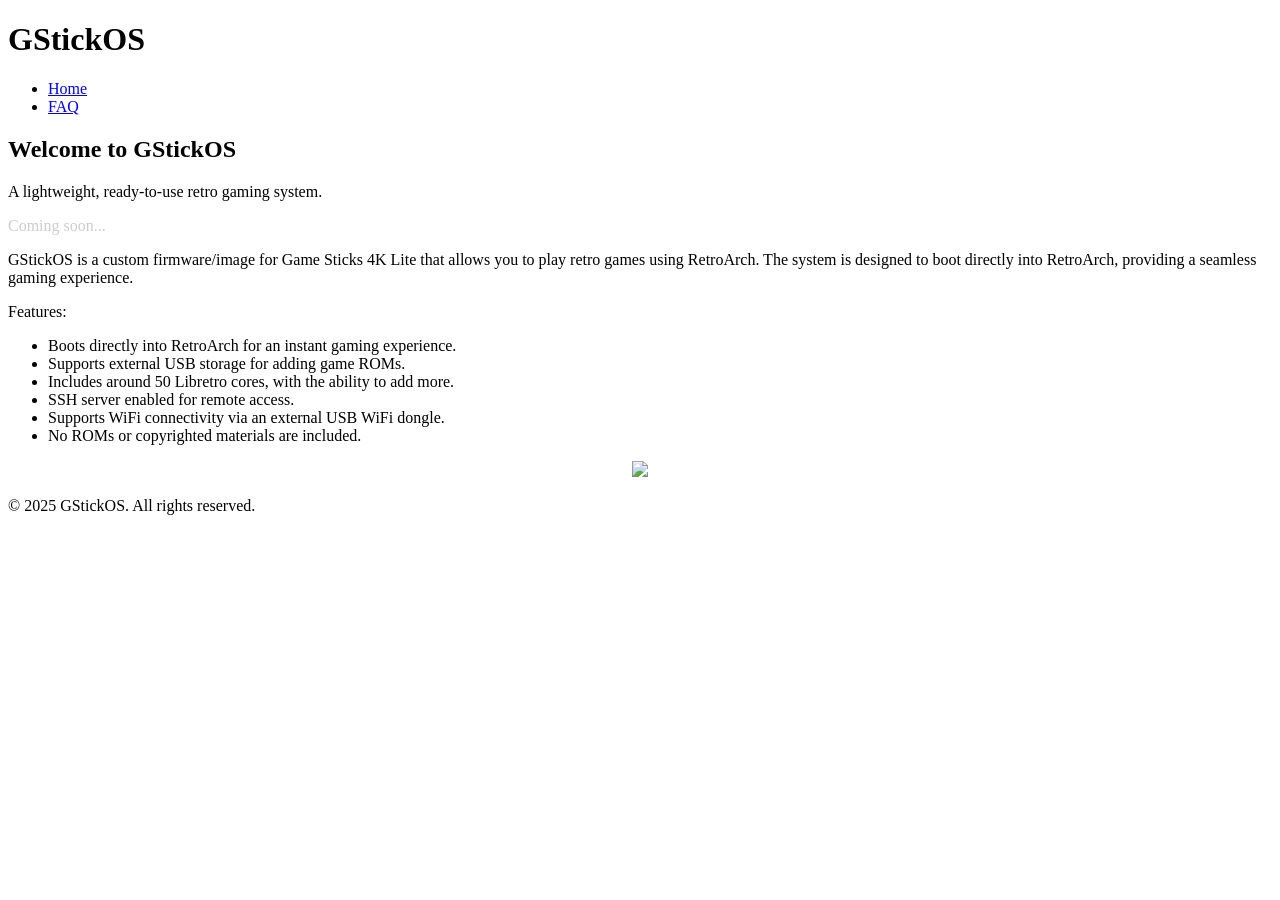
==== index.html @ dda27ba7 "initial import" ====
<!DOCTYPE html>
<html lang="en">
<head>
    <meta charset="UTF-8">
    <meta name="viewport" content="width=device-width, initial-scale=1.0">
    <title>GStickOS - Home</title>
    <script src="https://cdn.tailwindcss.com"></script>
<style>
  .disabled-link {
    color: #ccc; /* Light grey color for the disabled look */
    pointer-events: none; /* Prevents clicking */
    text-decoration: none; /* Removes underline */
    cursor: not-allowed; /* Makes the cursor show as "not-allowed" */
  }

  .disabled-link:hover {
    color: #ccc; /* Ensure it stays grey when hovered */
  }
</style>
</head>
<body class="bg-gray-900 text-white">
    <header class="bg-gray-800 p-4">
        <div class="container mx-auto flex justify-between items-center">
            <h1 class="text-2xl font-bold">GStickOS</h1>
            <nav>
                <ul class="flex space-x-4">
                    <li><a href="index.html" class="hover:text-yellow-400">Home</a></li>
                    <li><a href="faq.html" class="hover:text-yellow-400">FAQ</a></li>
                </ul>
            </nav>
        </div>
    </header>
    
    <main class="container mx-auto py-12 text-center">
        <h2 class="text-5xl font-bold">Welcome to GStickOS</h2>
        <p class="mt-4 text-lg">A lightweight, ready-to-use retro gaming system.</p>
        <div class="mt-6">
            <a href="#" class="disabled-link bg-yellow-400 text-black px-6 py-3 rounded-lg font-semibold hover:bg-yellow-500">Coming soon...</a>
        </div>
        <div class="mt-6 max-w-3xl mx-auto text-left">
            <p class="text-lg">GStickOS is a custom firmware/image for Game Sticks 4K Lite that allows you to play retro games using RetroArch. The system is designed to boot directly into RetroArch, providing a seamless gaming experience.</p>
            
            <p class="mt-4 font-bold text-xl">Features:</p>
            <ul class="list-disc list-inside mt-2 space-y-2">
                <li>Boots directly into RetroArch for an instant gaming experience.</li>
                <li>Supports external USB storage for adding game ROMs.</li>
                <li>Includes around 50 Libretro cores, with the ability to add more.</li>
                <li>SSH server enabled for remote access.</li>
                <li>Supports WiFi connectivity via an external USB WiFi dongle.</li>
                <li>No ROMs or copyrighted materials are included.</li>
            </ul>
        </div>
        <div class="mt-6">
            <div style="display: flex"><a style="margin: auto" href="https://www.buymeacoffee.com/lucamot"><img src="https://img.buymeacoffee.com/button-api/?text=Buy me a coffee&emoji=&slug=lucamot&button_colour=5F7FFF&font_colour=ffffff&font_family=Cookie&outline_colour=000000&coffee_colour=FFDD00" /></a></div>
        </div>
    </main>

    <footer class="bg-gray-800 p-4 text-center mt-12">
        <p>&copy; 2025 GStickOS. All rights reserved.</p>
    </footer>
</body>
</html>
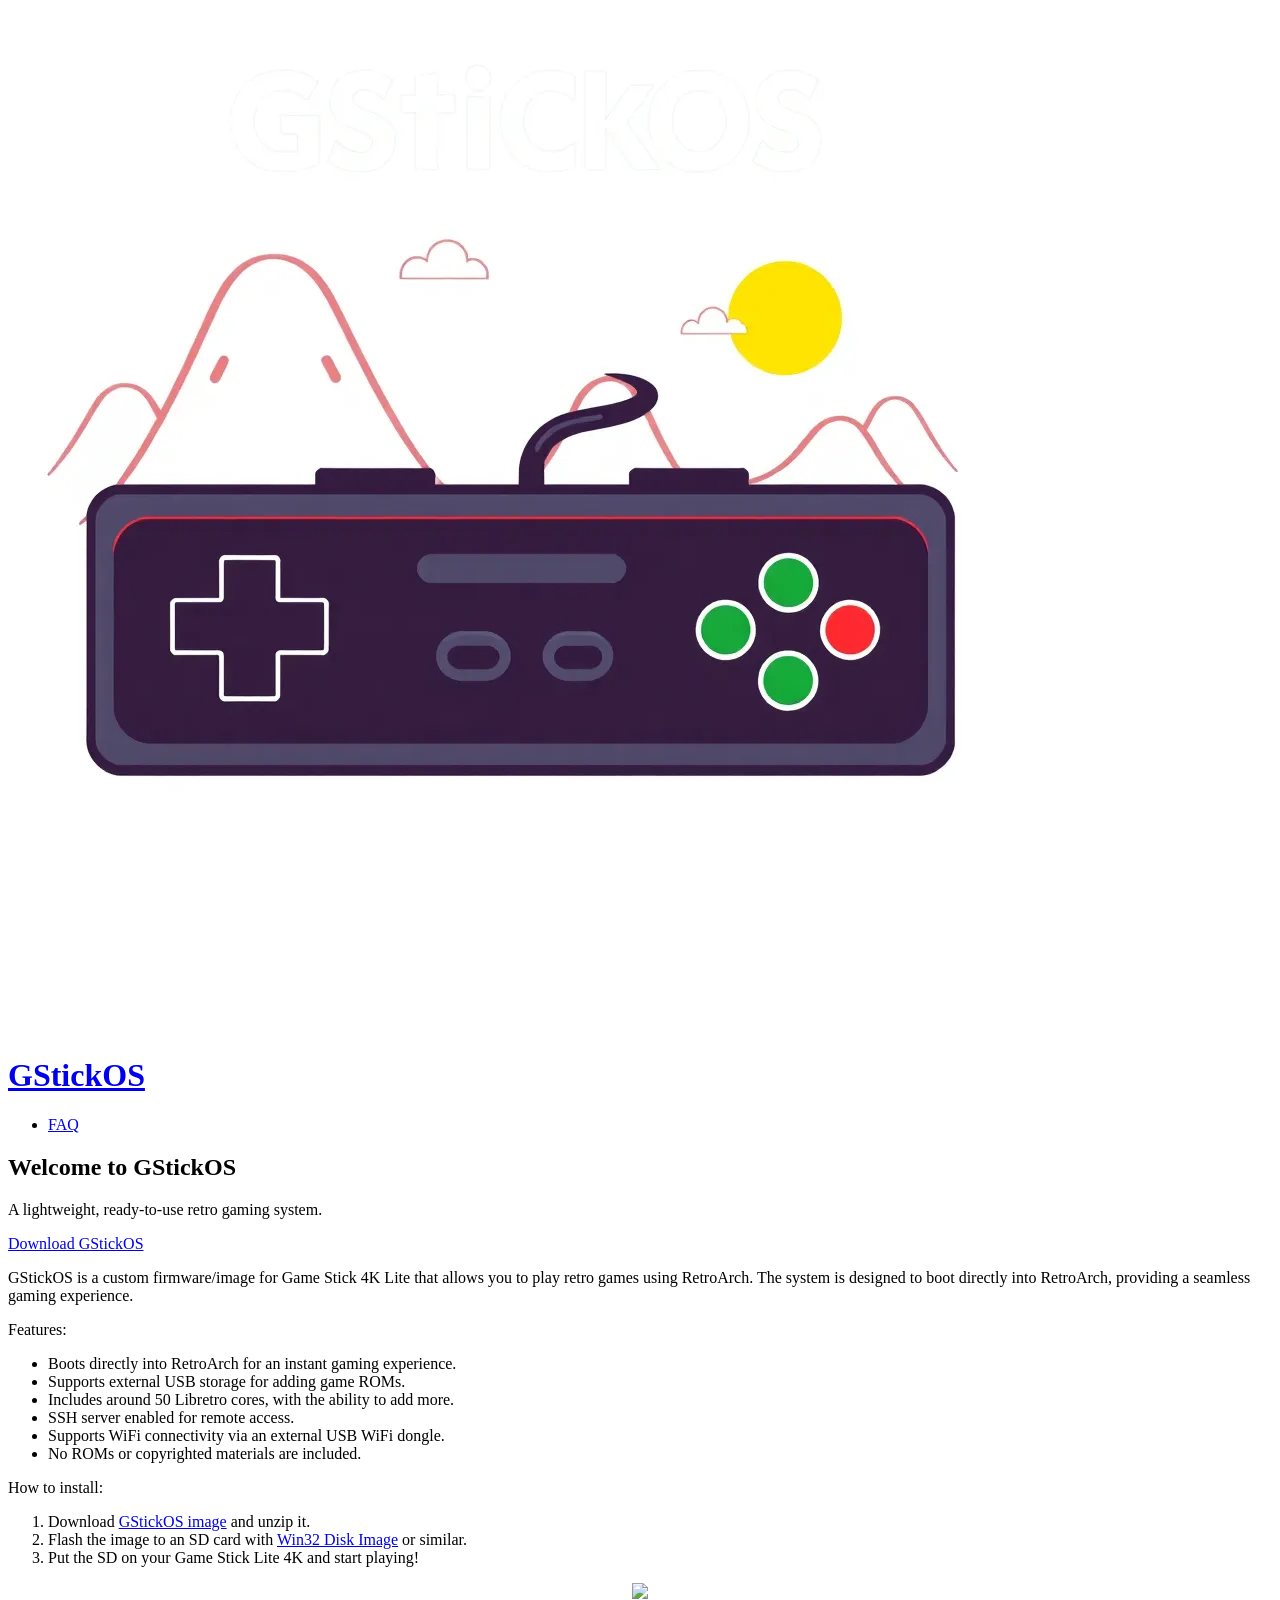
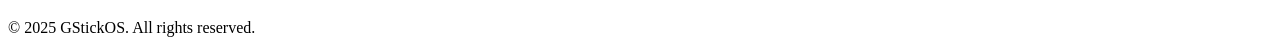
==== commit 8f1f736d: "GStickOS 1.0.0" ====
--- a/index.html
+++ b/index.html
@@ -5,26 +5,16 @@
     <meta name="viewport" content="width=device-width, initial-scale=1.0">
     <title>GStickOS - Home</title>
     <script src="https://cdn.tailwindcss.com"></script>
-<style>
-  .disabled-link {
-    color: #ccc; /* Light grey color for the disabled look */
-    pointer-events: none; /* Prevents clicking */
-    text-decoration: none; /* Removes underline */
-    cursor: not-allowed; /* Makes the cursor show as "not-allowed" */
-  }
-
-  .disabled-link:hover {
-    color: #ccc; /* Ensure it stays grey when hovered */
-  }
-</style>
 </head>
 <body class="bg-gray-900 text-white">
     <header class="bg-gray-800 p-4">
         <div class="container mx-auto flex justify-between items-center">
-            <h1 class="text-2xl font-bold">GStickOS</h1>
+            <div class="flex items-center space-x-4">
+                <img src="img/gstickos.jpg" alt="GStickOS Logo" class="h-10 rounded-lg object-contain">
+                <h1 class="text-2xl font-bold"><a href="index.html">GStickOS</a></h1>
+            </div>
             <nav>
                 <ul class="flex space-x-4">
-                    <li><a href="index.html" class="hover:text-yellow-400">Home</a></li>
                     <li><a href="faq.html" class="hover:text-yellow-400">FAQ</a></li>
                 </ul>
             </nav>
@@ -35,10 +25,10 @@
         <h2 class="text-5xl font-bold">Welcome to GStickOS</h2>
         <p class="mt-4 text-lg">A lightweight, ready-to-use retro gaming system.</p>
         <div class="mt-6">
-            <a href="#" class="disabled-link bg-yellow-400 text-black px-6 py-3 rounded-lg font-semibold hover:bg-yellow-500">Coming soon...</a>
+            <a href="https://github.com/lucamot/GStickOS/releases/download/GStickOS/GStickOS-1.0.0.zip" class="bg-yellow-400 text-black px-6 py-3 rounded-lg font-semibold hover:bg-yellow-500">Download GStickOS</a>
         </div>
         <div class="mt-6 max-w-3xl mx-auto text-left">
-            <p class="text-lg">GStickOS is a custom firmware/image for Game Sticks 4K Lite that allows you to play retro games using RetroArch. The system is designed to boot directly into RetroArch, providing a seamless gaming experience.</p>
+            <p class="text-lg">GStickOS is a custom firmware/image for Game Stick 4K Lite that allows you to play retro games using RetroArch. The system is designed to boot directly into RetroArch, providing a seamless gaming experience.</p>
             
             <p class="mt-4 font-bold text-xl">Features:</p>
             <ul class="list-disc list-inside mt-2 space-y-2">
@@ -49,6 +39,13 @@
                 <li>Supports WiFi connectivity via an external USB WiFi dongle.</li>
                 <li>No ROMs or copyrighted materials are included.</li>
             </ul>
+
+            <p class="mt-4 font-bold text-xl">How to install:</p>
+            <ol class="list-disc list-inside mt-2 space-y-2">
+                <li>Download <a style="text-decoration: underline" href="https://github.com/lucamot/GStickOS/releases/download/GStickOS/GStickOS-1.0.0.zip">GStickOS image</a> and unzip it.</li>
+                <li>Flash the image to an SD card with <a style="text-decoration: underline" href="https://win32diskimager.org">Win32 Disk Image</a> or similar.</li>
+                <li>Put the SD on your Game Stick Lite 4K and start playing!</li>
+            </ol>
         </div>
         <div class="mt-6">
             <div style="display: flex"><a style="margin: auto" href="https://www.buymeacoffee.com/lucamot"><img src="https://img.buymeacoffee.com/button-api/?text=Buy me a coffee&emoji=&slug=lucamot&button_colour=5F7FFF&font_colour=ffffff&font_family=Cookie&outline_colour=000000&coffee_colour=FFDD00" /></a></div>
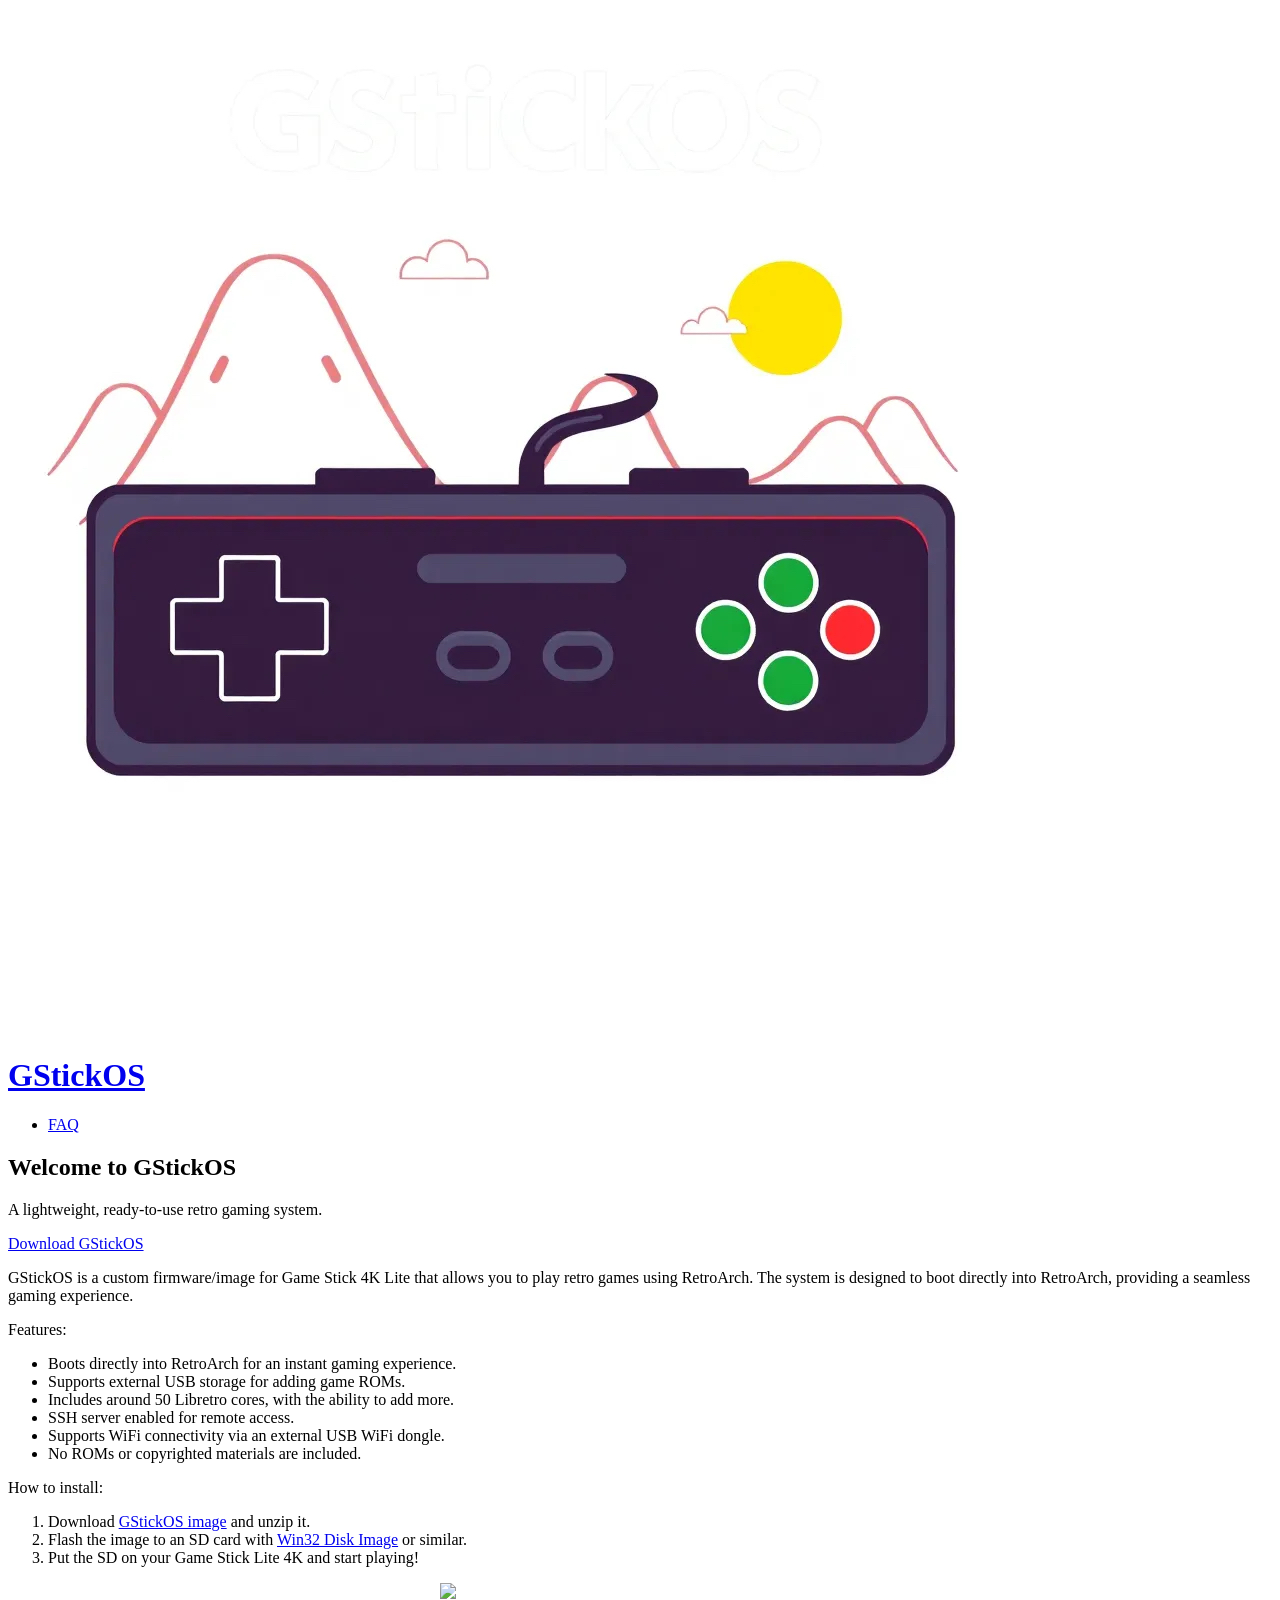
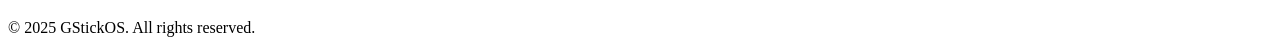
==== commit 8cb08bd4: "updated pages" ====
--- a/index.html
+++ b/index.html
@@ -48,7 +48,7 @@
             </ol>
         </div>
         <div class="mt-6">
-            <div style="display: flex"><a style="margin: auto" href="https://www.buymeacoffee.com/lucamot"><img src="https://img.buymeacoffee.com/button-api/?text=Buy me a coffee&emoji=&slug=lucamot&button_colour=5F7FFF&font_colour=ffffff&font_family=Cookie&outline_colour=000000&coffee_colour=FFDD00" /></a></div>
+            <div style="display: flex; justify-content: center; align-content: center"><a style="margin: auto; width: 400px;" href="https://www.buymeacoffee.com/lucamot"><img style="margin: auto" src="https://img.buymeacoffee.com/button-api/?text=Buy me a coffee&emoji=&slug=lucamot&button_colour=5F7FFF&font_colour=ffffff&font_family=Cookie&outline_colour=000000&coffee_colour=FFDD00" /></a></div>
         </div>
     </main>
 
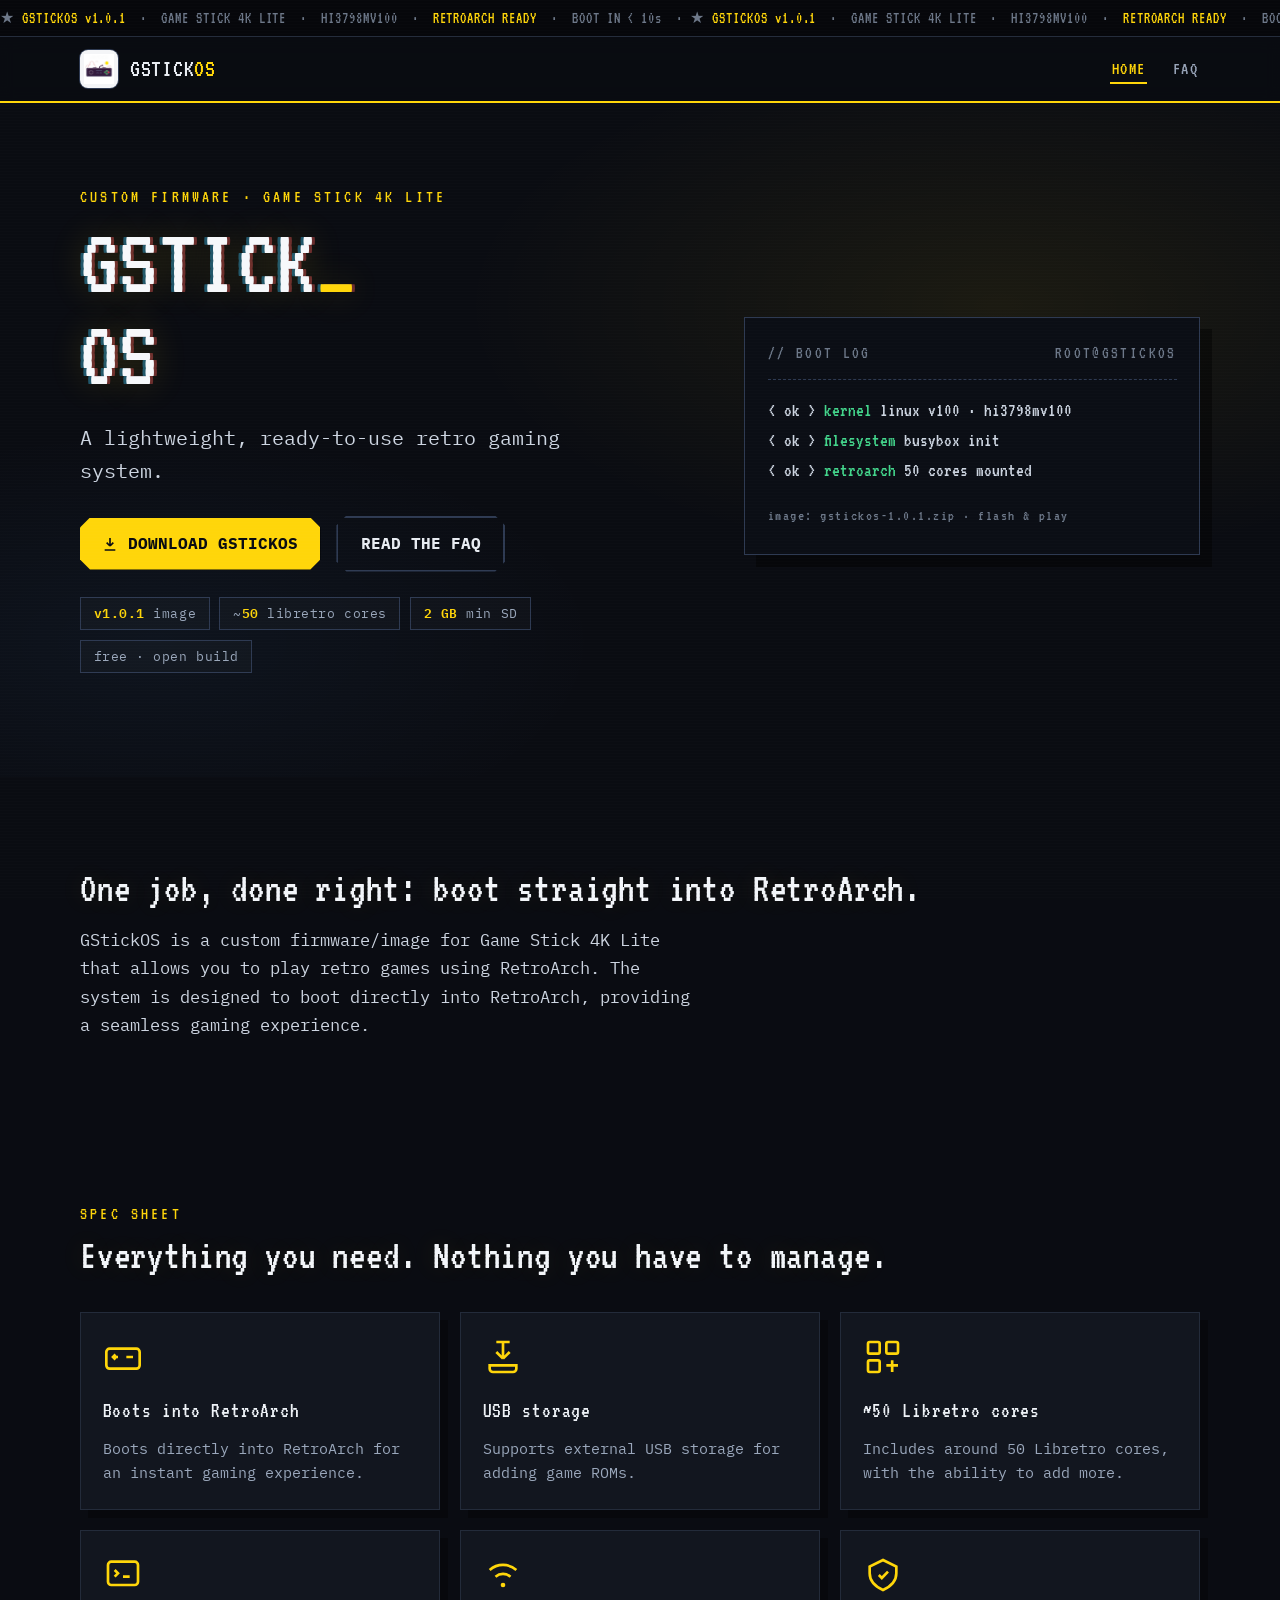
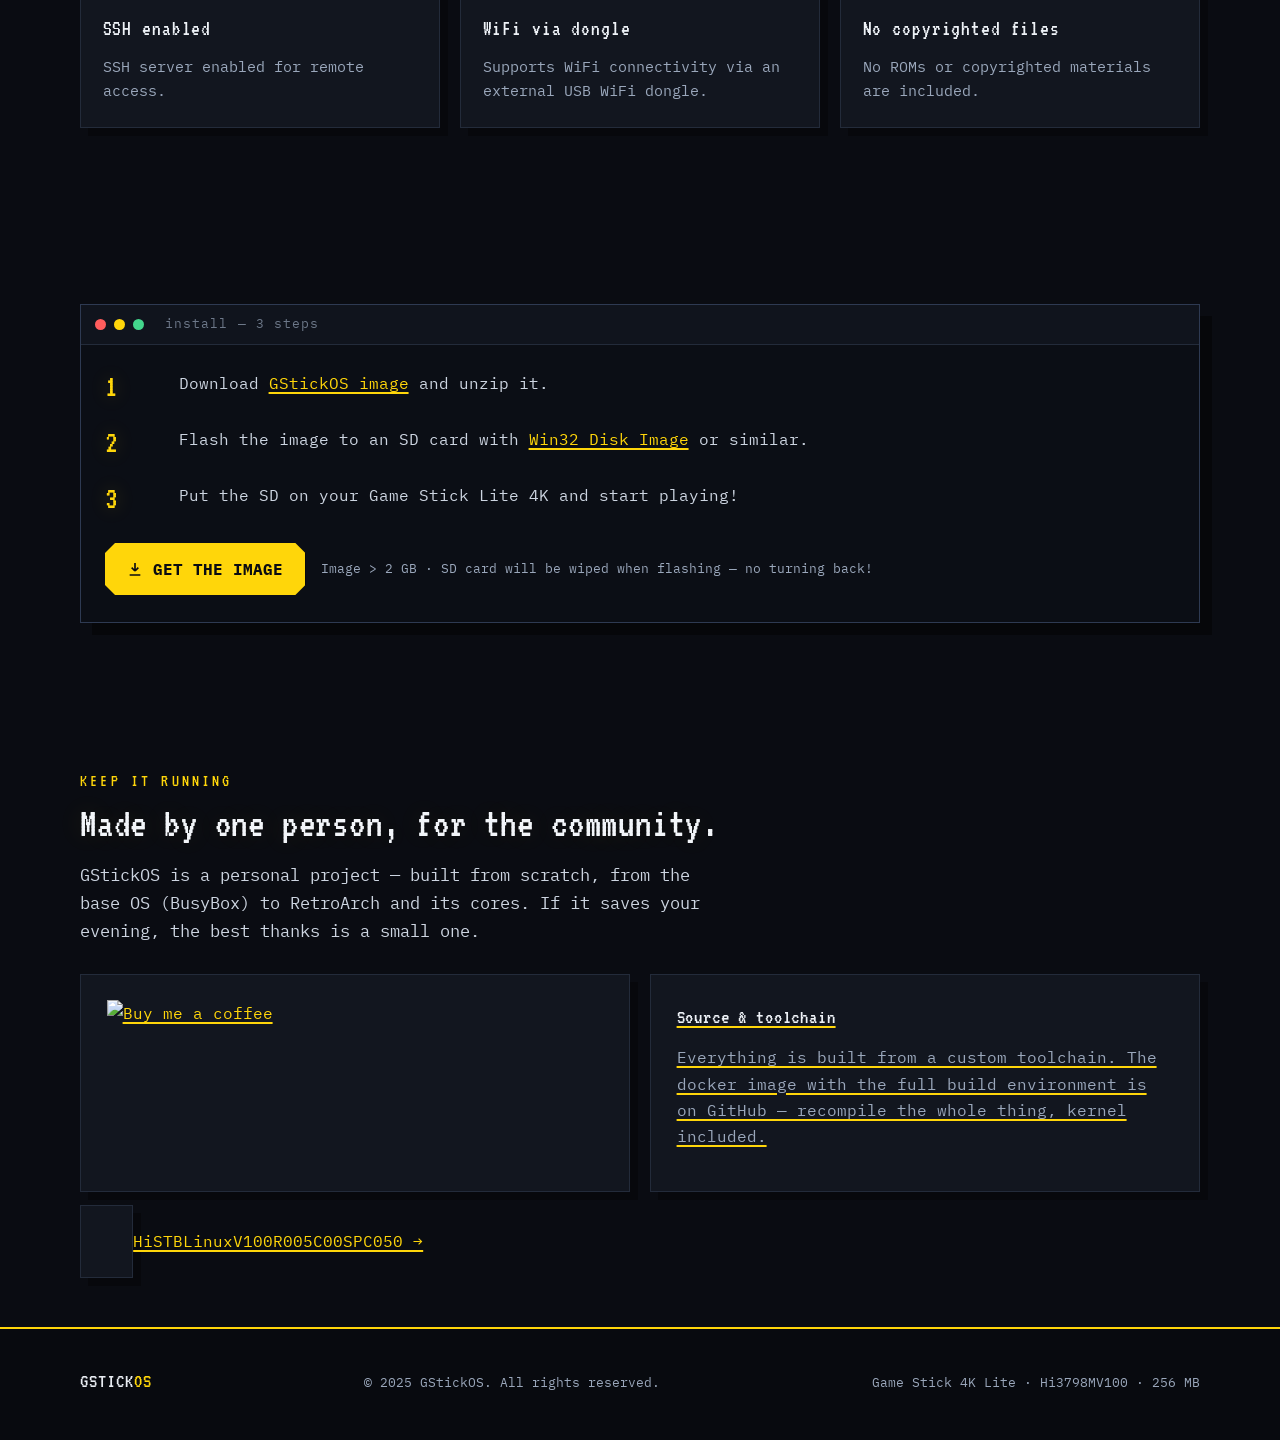
==== commit bc669d6f: "GStickOS website revamp: modern retro redesign, single-source FAQ accordion + TOC" ====
--- a/index.html
+++ b/index.html
@@ -1,60 +1,228 @@
 <!DOCTYPE html>
 <html lang="en">
 <head>
-    <meta charset="UTF-8">
-    <meta name="viewport" content="width=device-width, initial-scale=1.0">
-    <title>GStickOS - Home</title>
-    <script src="https://cdn.tailwindcss.com"></script>
+  <meta charset="UTF-8">
+  <meta name="viewport" content="width=device-width, initial-scale=1.0">
+  <title>GStickOS — Home</title>
+  <meta name="description" content="GStickOS is a lightweight, ready-to-use retro gaming system: a custom image for the Game Stick 4K Lite that boots straight into RetroArch.">
+  <link rel="icon" href="favicon.ico" type="image/x-icon">
+  <link rel="icon" sizes="16x16" href="img/favicon-16.png">
+  <link rel="icon" sizes="32x32" href="img/favicon-32.png">
+  <!-- social card -->
+  <meta property="og:type" content="website">
+  <meta property="og:site_name" content="GStickOS">
+  <meta property="og:title" content="GStickOS — retro gaming, ready to boot">
+  <meta property="og:description" content="A lightweight, ready-to-use retro gaming system for the Game Stick 4K Lite.">
+  <meta property="og:image" content="img/og.png">
+  <meta name="twitter:card" content="summary_large_image">
+  <meta name="theme-color" content="#0a0c12">
+  <link rel="preconnect" href="https://fonts.googleapis.com">
+  <link rel="preconnect" href="https://fonts.gstatic.com" crossorigin>
+  <link href="https://fonts.googleapis.com/css2?family=VT323&family=IBM+Plex+Mono:wght@400;500;600;700&display=swap" rel="stylesheet">
+  <link rel="stylesheet" href="css/style.css">
+  <script type="application/ld+json">
+  {
+    "@context": "https://schema.org",
+    "@type": "SoftwareApplication",
+    "name": "GStickOS",
+    "url": "/",
+    "operatingSystem": "Linux (BusyBox)",
+    "applicationCategory": "OperatingSystem",
+    "offers": { "@type": "Offer", "price": "0", "priceCurrency": "EUR" }
+  }
+  </script>
 </head>
-<body class="bg-gray-900 text-white">
-    <header class="bg-gray-800 p-4">
-        <div class="container mx-auto flex justify-between items-center">
-            <div class="flex items-center space-x-4">
-                <img src="img/gstickos.jpg" alt="GStickOS Logo" class="h-10 rounded-lg object-contain">
-                <h1 class="text-2xl font-bold"><a href="index.html">GStickOS</a></h1>
+<body>
+  <a class="skip-link" href="#main">Skip to content</a>
+  <div class="scanlines" aria-hidden="true"></div>
+
+  <!-- top marquee strip -->
+  <div class="topbar" aria-hidden="true">
+    <div class="track">
+      <span class="seg">★ <b>GSTICKOS v1.0.1</b> &nbsp;·&nbsp; GAME STICK 4K LITE &nbsp;·&nbsp; HI3798MV100 &nbsp;·&nbsp; <b>RETROARCH READY</b> &nbsp;·&nbsp; BOOT IN &lt; 10s &nbsp;·&nbsp; </span>
+      <span class="seg">★ <b>GSTICKOS v1.0.1</b> &nbsp;·&nbsp; GAME STICK 4K LITE &nbsp;·&nbsp; HI3798MV100 &nbsp;·&nbsp; <b>RETROARCH READY</b> &nbsp;·&nbsp; BOOT IN &lt; 10s &nbsp;·&nbsp; </span>
+    </div>
+  </div>
+
+  <header class="site-header">
+    <div class="container bar">
+      <a class="brand" href="index.html">
+        <span class="brand-mark" aria-hidden="true"><img src="img/gstickos.jpg" alt="" width="48" height="48"></span>
+        <span class="brand-name">GSTICK<b>OS</b></span>
+      </a>
+      <nav aria-label="Main">
+        <ul class="nav" style="list-style:none;margin:0;padding:0;display:flex;gap:1.5rem;">
+          <li><a href="index.html" data-nav="index.html">HOME</a></li>
+          <li><a href="faq.html" data-nav="faq.html">FAQ</a></li>
+        </ul>
+      </nav>
+    </div>
+  </header>
+
+  <main id="main">
+    <!-- ===================== HERO ===================== -->
+    <section class="hero">
+      <div class="container hero-grid">
+        <div>
+          <span class="kicker">custom firmware · game stick 4k lite</span>
+          <h1 class="hero-title">GSTICK<span class="caret">_</span><br>OS</h1>
+          <p class="hero-tagline">A lightweight, ready-to-use retro gaming system.</p>
+          <div class="cta-row">
+            <a class="btn btn-primary" href="https://github.com/lucamot/GStickOS/releases/download/v1.0.1/GStickOS-1.0.1.zip">
+              <svg width="16" height="16" viewBox="0 0 24 24" fill="none" stroke="currentColor" stroke-width="2.5" aria-hidden="true"><path d="M12 3v12m0 0l-5-5m5 5l5-5M4 21h16"/></svg>
+              DOWNLOAD GSTICKOS
+            </a>
+            <a class="btn btn-ghost" href="faq.html">READ THE FAQ</a>
+          </div>
+          <ul class="meta-chips">
+            <li><b>v1.0.1</b> image</li>
+            <li>~<b>50</b> libretro cores</li>
+            <li><b>2 GB</b> min SD</li>
+            <li>free · open build</li>
+          </ul>
+        </div>
+
+        <div class="boot-card" data-boot-seq aria-hidden="true">
+          <div class="head"><span>// boot log</span><span>root@gstickos</span></div>
+          <div class="boot-line" data-final="&lt; ok &gt; <span class='ok'>kernel</span>          linux v100 · hi3798mv100">&lt; ok &gt; <span class="ok">kernel</span>          linux v100 · hi3798mv100</div>
+          <div class="boot-line" data-final="&lt; ok &gt; <span class='ok'>filesystem</span>      busybox init">&lt; ok &gt; <span class="ok">filesystem</span>      busybox init</div>
+          <div class="boot-line" data-final="&lt; ok &gt; <span class='ok'>retroarch</span>       50 cores mounted">&lt; ok &gt; <span class="ok">retroarch</span>       50 cores mounted</div>
+          <div class="boot-line" data-final="&lt; ok &gt; <span class='ok'>ssh</span>             server enabled · root/gstickos">&lt; ok &gt; <span class="ok">ssh</span>             server enabled · root/gstickos</div>
+          <div class="boot-line" data-final="&lt; ok &gt; <span class='ok'>usb storage</span>     /mnt ready · auto-mount on">&lt; ok &gt; <span class="ok">usb storage</span>     /mnt ready · auto-mount on</div>
+          <div class="boot-line" data-final="&lt; ok &gt; <span class='ok'>wifi</span>            rtl8188eu driver loaded">&lt; ok &gt; <span class="ok">wifi</span>            rtl8188eu driver loaded</div>
+          <div class="boot-line boot-ready" data-final="GStickOS v1.0.1 — booting to RetroArch...<span class='cur'>▊</span>">GStickOS v1.0.1 — booting to RetroArch...<span class="cur">▊</span></div>
+          <div class="boot-ver">image: gstickos-1.0.1.zip · flash &amp; play</div>
+        </div>
+      </div>
+    </section>
+
+    <!-- ===================== ABOUT ===================== -->
+    <section class="section section-tight" id="about">
+      <div class="container">
+        <span class="kicker rv">what is this</span>
+        <h2 class="section-title rv">One job, done right: boot straight into RetroArch.</h2>
+        <p class="lead rv" style="margin-top:1rem;">
+          GStickOS is a custom firmware/image for Game Stick 4K Lite that allows you to play retro games
+          using RetroArch. The system is designed to boot directly into RetroArch, providing a seamless
+          gaming experience.
+        </p>
+      </div>
+    </section>
+
+    <!-- ===================== FEATURES ===================== -->
+    <section class="section" id="features">
+      <div class="container">
+        <span class="kicker rv">spec sheet</span>
+        <h2 class="section-title rv">Everything you need. Nothing you have to manage.</h2>
+        <div class="card-grid" style="margin-top:2.2rem;">
+          <article class="card rv">
+            <svg class="icon" viewBox="0 0 24 24" fill="none" stroke="currentColor" stroke-width="1.6" aria-hidden="true"><rect x="2" y="7" width="20" height="12" rx="2"/><path d="M6 12h3m-1.5-1.5L6 12l1.5 1.5M14 12h4"/></svg>
+            <h3>Boots into RetroArch</h3>
+            <p>Boots directly into RetroArch for an instant gaming experience.</p>
+          </article>
+          <article class="card rv">
+            <svg class="icon" viewBox="0 0 24 24" fill="none" stroke="currentColor" stroke-width="1.6" aria-hidden="true"><path d="M8 3H16M12 3v10m0 0l-4-4m4 4l4-4M4 17h16v2a2 2 0 0 1-2 2H6a2 2 0 0 1-2-2z"/></svg>
+            <h3>USB storage</h3>
+            <p>Supports external USB storage for adding game ROMs.</p>
+          </article>
+          <article class="card rv">
+            <svg class="icon" viewBox="0 0 24 24" fill="none" stroke="currentColor" stroke-width="1.6" aria-hidden="true"><rect x="3" y="3" width="7" height="7" rx="1"/><rect x="14" y="3" width="7" height="7" rx="1"/><rect x="3" y="14" width="7" height="7" rx="1"/><path d="M14 17h7M17.5 14v7"/></svg>
+            <h3>~50 Libretro cores</h3>
+            <p>Includes around 50 Libretro cores, with the ability to add more.</p>
+          </article>
+          <article class="card rv">
+            <svg class="icon" viewBox="0 0 24 24" fill="none" stroke="currentColor" stroke-width="1.6" aria-hidden="true"><rect x="3" y="4" width="18" height="14" rx="2"/><path d="M7 9l2 2-2 2m5 0h4"/></svg>
+            <h3>SSH enabled</h3>
+            <p>SSH server enabled for remote access.</p>
+          </article>
+          <article class="card rv">
+            <svg class="icon" viewBox="0 0 24 24" fill="none" stroke="currentColor" stroke-width="1.6" aria-hidden="true"><path d="M4 9a12 12 0 0 1 16 0M7.5 13a7 7 0 0 1 9 0"/><circle cx="12" cy="18" r="1.4" fill="currentColor" stroke="none"/></svg>
+            <h3>WiFi via dongle</h3>
+            <p>Supports WiFi connectivity via an external USB WiFi dongle.</p>
+          </article>
+          <article class="card rv">
+            <svg class="icon" viewBox="0 0 24 24" fill="none" stroke="currentColor" stroke-width="1.6" aria-hidden="true"><path d="M12 3l8 4v4c0 5-3.5 8-8 10-4.5-2-8-5-8-10V7z"/><path d="M9.5 12l1.8 1.8L15 10"/></svg>
+            <h3>No copyrighted files</h3>
+            <p>No ROMs or copyrighted materials are included.</p>
+          </article>
+        </div>
+      </div>
+    </section>
+
+    <!-- ===================== INSTALL ===================== -->
+    <section class="section" id="install">
+      <div class="container">
+        <div class="terminal">
+          <div class="term-bar" aria-hidden="true"><span class="dot"></span><span class="dot"></span><span class="dot"></span><span class="title">install — 3 steps</span></div>
+          <div class="term-body">
+            <ol class="step-list" style="list-style:none;margin:0;padding:0;" start="1">
+              <li class="step">
+                <span class="step-num">1</span>
+                <div class="step-body">
+                  Download
+                  <a href="https://github.com/lucamot/GStickOS/releases/download/v1.0.1/GStickOS-1.0.1.zip">GStickOS image</a>
+                  and unzip it.
+                </div>
+              </li>
+              <li class="step">
+                <span class="step-num">2</span>
+                <div class="step-body">
+                  Flash the image to an SD card with
+                  <a href="https://win32diskimager.org">Win32 Disk Image</a>
+                  or similar.
+                </div>
+              </li>
+              <li class="step">
+                <span class="step-num">3</span>
+                <div class="step-body">
+                  Put the SD on your Game Stick Lite 4K and start playing!
+                </div>
+              </li>
+            </ol>
+            <div class="term-cta">
+              <a class="btn btn-primary" href="https://github.com/lucamot/GStickOS/releases/download/v1.0.1/GStickOS-1.0.1.zip">
+                <svg width="16" height="16" viewBox="0 0 24 24" fill="none" stroke="currentColor" stroke-width="2.5" aria-hidden="true"><path d="M12 3v12m0 0l-5-5m5 5l5-5M4 21h16"/></svg>
+                GET THE IMAGE
+              </a>
+              <span class="hint muted small">Image &gt; 2 GB · SD card will be wiped when flashing — no turning back!</span>
             </div>
-            <nav>
-                <ul class="flex space-x-4">
-                    <li><a href="faq.html" class="hover:text-yellow-400">FAQ</a></li>
-                </ul>
-            </nav>
-        </div>
-    </header>
-    
-    <main class="container mx-auto py-12 text-center">
-        <h2 class="text-5xl font-bold">Welcome to GStickOS</h2>
-        <p class="mt-4 text-lg">A lightweight, ready-to-use retro gaming system.</p>
-        <div class="mt-6">
-            <a href="https://github.com/lucamot/GStickOS/releases/download/GStickOS/GStickOS-1.0.0.zip" class="bg-yellow-400 text-black px-6 py-3 rounded-lg font-semibold hover:bg-yellow-500">Download GStickOS</a>
-        </div>
-        <div class="mt-6 max-w-3xl mx-auto text-left">
-            <p class="text-lg">GStickOS is a custom firmware/image for Game Stick 4K Lite that allows you to play retro games using RetroArch. The system is designed to boot directly into RetroArch, providing a seamless gaming experience.</p>
-            
-            <p class="mt-4 font-bold text-xl">Features:</p>
-            <ul class="list-disc list-inside mt-2 space-y-2">
-                <li>Boots directly into RetroArch for an instant gaming experience.</li>
-                <li>Supports external USB storage for adding game ROMs.</li>
-                <li>Includes around 50 Libretro cores, with the ability to add more.</li>
-                <li>SSH server enabled for remote access.</li>
-                <li>Supports WiFi connectivity via an external USB WiFi dongle.</li>
-                <li>No ROMs or copyrighted materials are included.</li>
-            </ul>
-
-            <p class="mt-4 font-bold text-xl">How to install:</p>
-            <ol class="list-disc list-inside mt-2 space-y-2">
-                <li>Download <a style="text-decoration: underline" href="https://github.com/lucamot/GStickOS/releases/download/GStickOS/GStickOS-1.0.0.zip">GStickOS image</a> and unzip it.</li>
-                <li>Flash the image to an SD card with <a style="text-decoration: underline" href="https://win32diskimager.org">Win32 Disk Image</a> or similar.</li>
-                <li>Put the SD on your Game Stick Lite 4K and start playing!</li>
-            </ol>
-        </div>
-        <div class="mt-6">
-            <div style="display: flex; justify-content: center; align-content: center"><a style="margin: auto; width: 400px;" href="https://www.buymeacoffee.com/lucamot"><img style="margin: auto" src="https://img.buymeacoffee.com/button-api/?text=Buy me a coffee&emoji=&slug=lucamot&button_colour=5F7FFF&font_colour=ffffff&font_family=Cookie&outline_colour=000000&coffee_colour=FFDD00" /></a></div>
-        </div>
-    </main>
-
-    <footer class="bg-gray-800 p-4 text-center mt-12">
-        <p>&copy; 2025 GStickOS. All rights reserved.</p>
-    </footer>
+          </div>
+        </div>
+      </div>
+    </section>
+
+    <!-- ===================== SUPPORT ===================== -->
+    <section class="section section-tight" id="support">
+      <div class="container">
+        <span class="kicker rv">keep it running</span>
+        <h2 class="section-title rv">Made by one person, for the community.</h2>
+        <p class="lead rv" style="margin-top:1rem;">
+          GStickOS is a personal project — built from scratch, from the base OS (BusyBox) to RetroArch
+          and its cores. If it saves your evening, the best thanks is a small one.
+        </p>
+        <div class="support-grid" style="margin-top:1.8rem;">
+          <a class="support-card rv" href="https://www.buymeacoffee.com/lucamot" target="_blank" rel="noopener" aria-label="Support GStickOS on Buy Me a Coffee">
+            <img class="bmaco-img" src="https://img.buymeacoffee.com/button-api/?text=Buy%20me%20a%20coffee&emoji=&slug=lucamot&button_colour=5F7FFF&font_colour=ffffff&font_family=Cookie&outline_colour=000000&coffee_colour=FFDD00" alt="Buy me a coffee" width="420" height="64" loading="lazy">
+          </a>
+          <a class="support-card rv" href="https://github.com/lucamot/GStickOS" target="_blank" rel="noopener" aria-label="GStickOS repository on GitHub">
+            <h3>Source &amp; toolchain</h3>
+            <p>Everything is built from a custom toolchain. The docker image with the full build
+               environment is on GitHub — recompile the whole thing, kernel included.</p>
+            <p><a href="https://github.com/lucamot/HiSTBLinuxV100R005C00SPC050" target="_blank" rel="noopener">HiSTBLinuxV100R005C00SPC050 →</a></p>
+          </a>
+        </div>
+      </div>
+    </section>
+  </main>
+
+  <footer class="site-footer">
+    <div class="container foot-grid">
+      <span class="foot-name">GSTICK<b>OS</b></span>
+      <span class="muted">&copy; 2025 GStickOS. All rights reserved.</span>
+      <span class="muted">Game Stick 4K Lite · Hi3798MV100 · 256 MB</span>
+    </div>
+  </footer>
+
+  <script src="js/main.js" defer></script>
 </body>
 </html>
-
--- a/css/style.css
+++ b/css/style.css
@@ -0,0 +1,427 @@
+/* =====================================================================
+   GStickOS — site stylesheet
+   Dark arcade aesthetic: near-black backgrounds, CRT scanlines,
+   notched "HUD" panels, hard offset shadows, yellow accent (inherited
+   from the original site), VT323 display type + IBM Plex Mono body.
+   ===================================================================== */
+
+/* ---------- tokens ---------- */
+:root {
+  --bg:        #0a0c12;
+  --bg-2:      #0e1118;
+  --panel:     #12161f;
+  --panel-2:   #171d29;
+  --line:      #232b3a;
+  --line-2:    #2e3a52;
+  --ink:       #e8ecf2;
+  --ink-dim:   #9aa7bb;
+  --ink-mute:  #6d7889;
+  --acc:       #ffd60a;   /* original yellow-400 accent */
+  --acc-2:     #ffe97a;
+  --red:       #ff5d5d;
+  --green:     #43d68c;
+  --blue:      #5aa9ff;
+  --code-bg:   #0a0d13;
+  --glow:      0 0 24px rgba(255, 214, 10, .18);
+  --font-display: "VT323", "IBM Plex Mono", monospace;
+  --font-body: "IBM Plex Mono", ui-monospace, "SFMono-Regular", Menlo, monospace;
+  --header-h: 64px;
+}
+
+/* ---------- reset-ish ---------- */
+*, *::before, *::after { box-sizing: border-box; }
+html { scroll-behavior: smooth; }
+body {
+  margin: 0;
+  background: var(--bg);
+  color: var(--ink);
+  font-family: var(--font-body);
+  font-size: 1rem;
+  line-height: 1.65;
+  -webkit-font-smoothing: antialiased;
+}
+img, svg { display: block; max-width: 100%; }
+a { color: var(--acc); text-decoration: underline; text-underline-offset: 3px; text-decoration-thickness: 1.5px; }
+a:hover { color: var(--acc-2); }
+::selection { background: rgba(255, 214, 10, .25); color: #fff; }
+:focus-visible { outline: 3px solid var(--acc); outline-offset: 2px; border-radius: 2px; }
+
+/* ---------- layout helpers ---------- */
+.container { width: min(1120px, 100% - 2.5rem); margin-inline: auto; }
+.section { padding-block: 5.5rem; scroll-margin-top: calc(var(--header-h) + 16px); }
+.section-tight { padding-block: 3.5rem; }
+.lead { max-width: 62ch; color: #cdd5e1; font-size: 1.0625rem; }
+.muted { color: var(--ink-dim); }
+.small { font-size: .8125rem; }
+
+.skip-link {
+  position: absolute; left: -9999px; top: 0; z-index: 200;
+  background: var(--acc); color: #000; padding: .6rem 1rem;
+  font-weight: 700;
+}
+.skip-link:focus { left: 8px; top: 8px; }
+
+/* ---------- CRT scanline overlay ---------- */
+.scanlines { position: fixed; inset: 0; pointer-events: none; z-index: 90; opacity: .5;
+  background: repeating-linear-gradient(to bottom,
+    rgba(255,255,255,.022) 0, rgba(255,255,255,.022) 1px,
+    transparent 1px, transparent 3px);
+}
+
+/* ---------- notched "HUD" corner shape ---------- */
+.notch {
+  clip-path: polygon(
+    14px 0, calc(100% - 14px) 0, 100% 14px,
+    100% calc(100% - 14px), calc(100% - 14px) 100%,
+    14px 100%, 0 calc(100% - 14px), 0 14px
+  );
+}
+
+/* ---------- top marquee strip ---------- */
+.topbar {
+  background: #06070b;
+  border-bottom: 1px solid var(--line);
+  overflow: hidden;
+  font-family: var(--font-display);
+  font-size: 1rem;
+  letter-spacing: .06em;
+  color: var(--ink-mute);
+  user-select: none;
+}
+.topbar .track { display: flex; width: max-content; animation: marquee 32s linear infinite; }
+.topbar .seg { white-space: nowrap; padding: .3rem 0; }
+.topbar .seg b { color: var(--acc); font-weight: 400; }
+@keyframes marquee { to { transform: translateX(-50%); } }
+
+/* ---------- header ---------- */
+.site-header {
+  position: sticky; top: 0; z-index: 100;
+  background: rgba(10, 12, 18, .92);
+  backdrop-filter: blur(8px);
+  border-bottom: 2px solid var(--acc);
+  min-height: var(--header-h);
+}
+.site-header .bar {
+  display: flex; align-items: center; justify-content: space-between;
+  gap: 1rem; min-height: var(--header-h); padding-block: .5rem;
+}
+.brand { display: flex; align-items: center; gap: .75rem; text-decoration: none; }
+.brand-mark {
+  width: 38px; height: 38px; border-radius: 8px;
+  background: #f4f5f7; padding: 4px;
+  overflow: hidden;
+  box-shadow: 0 0 0 1px var(--line-2);
+}
+.brand-mark img { width: 100%; height: 100%; object-fit: contain; }
+.brand-name {
+  font-family: var(--font-display);
+  font-size: 1.55rem;
+  color: var(--ink);
+  text-decoration: none;
+  letter-spacing: .03em;
+  line-height: 1;
+}
+.brand-name b { color: var(--acc); font-weight: 400; }
+.nav { display: flex; gap: 1.5rem; align-items: center; }
+.nav a {
+  text-decoration: none;
+  font-family: var(--font-display);
+  font-size: 1.15rem;
+  letter-spacing: .08em;
+  color: var(--ink-dim);
+  padding: .25rem .1rem;
+  border-bottom: 2px solid transparent;
+  transition: color .15s ease;
+}
+.nav a:hover, .nav a:focus-visible { color: var(--acc); border-bottom-color: var(--acc); }
+.nav a[aria-current="true"] { color: var(--acc); border-bottom-color: var(--acc); }
+
+/* ---------- buttons ---------- */
+.btn {
+  display: inline-flex; align-items: center; gap: .6rem;
+  font-family: var(--font-body);
+  font-weight: 700; font-size: 1rem;
+  text-decoration: none;
+  padding: .8rem 1.4rem;
+  border: 0; cursor: pointer;
+  transition: transform .12s ease, box-shadow .12s ease, background-color .12s ease;
+}
+.btn-primary {
+  background: var(--acc); color: #0a0c12;
+  box-shadow: 4px 4px 0 #000;
+  clip-path: polygon(10px 0, calc(100% - 10px) 0, 100% 10px, 100% calc(100% - 10px), calc(100% - 10px) 100%, 10px 100%, 0 calc(100% - 10px), 0 10px);
+}
+.btn-primary:hover, .btn-primary:focus-visible { background: var(--acc-2); transform: translate(-1px,-1px); box-shadow: 6px 6px 0 #000; }
+.btn-primary:active { transform: translate(2px,2px); box-shadow: 1px 1px 0 #000; }
+.btn-ghost {
+  background: transparent; color: var(--ink);
+  border: 2px solid var(--line-2);
+  box-shadow: 4px 4px 0 rgba(0,0,0,.4);
+  clip-path: polygon(10px 0, calc(100% - 10px) 0, 100% 10px, 100% calc(100% - 10px), calc(100% - 10px) 100%, 10px 100%, 0 calc(100% - 10px), 0 10px);
+}
+.btn-ghost:hover, .btn-ghost:focus-visible { border-color: var(--acc); color: var(--acc); transform: translate(-1px,-1px); }
+
+/* ---------- type ---------- */
+.kicker {
+  font-family: var(--font-display);
+  font-size: 1.1rem;
+  letter-spacing: .18em;
+  color: var(--acc);
+  text-transform: uppercase;
+  display: block;
+}
+.section-title {
+  font-family: var(--font-display);
+  font-weight: 400;
+  font-size: clamp(1.9rem, 3.2vw, 2.6rem);
+  line-height: 1.05;
+  letter-spacing: .02em;
+  margin: .35rem 0 0;
+  color: #f2f5f9;
+  text-shadow: 0 0 26px rgba(255, 214, 10, .12);
+}
+.hero-title {
+  font-family: var(--font-display);
+  font-weight: 400;
+  font-size: clamp(3.4rem, 7.5vw, 6rem);
+  line-height: .95;
+  margin: .4rem 0 .8rem;
+  letter-spacing: .015em;
+  color: #f6f8fb;
+  text-shadow:
+    3px 0 rgba(255, 93, 93, .38),
+    -3px 0 rgba(55, 196, 255, .38),
+    0 0 34px rgba(255, 214, 10, .22);
+}
+.hero-title .caret { color: var(--acc); animation: blink 1.1s steps(1) infinite; }
+@keyframes blink { 50% { opacity: 0; } }
+.hero-tagline { font-size: 1.25rem; color: #cdd5e1; max-width: 46ch; }
+
+/* ---------- hero ---------- */
+.hero { position: relative; padding-block: 5rem 5.5rem; overflow: hidden; }
+.hero::after {
+  content: ""; position: absolute; inset: 0; pointer-events: none;
+  background:
+    radial-gradient(60% 55% at 78% 30%, rgba(255, 214, 10, .07), transparent 70%),
+    radial-gradient(50% 45% at 12% 80%, rgba(90, 169, 255, .05), transparent 70%);
+}
+.hero-grid {
+  display: grid; gap: 3rem; align-items: center;
+  grid-template-columns: 1.15fr .85fr;
+  position: relative; z-index: 1;
+}
+.cta-row { display: flex; flex-wrap: wrap; gap: 1rem; margin-top: 1.8rem; align-items: center; }
+.meta-chips { display: flex; flex-wrap: wrap; gap: .6rem; margin-top: 1.6rem; list-style: none; padding: 0; }
+.meta-chips li {
+  border: 1px solid var(--line-2);
+  padding: .3rem .8rem;
+  font-size: .8125rem;
+  color: var(--ink-dim);
+  letter-spacing: .04em;
+  background: rgba(255,255,255,.02);
+}
+.meta-chips li b { color: var(--acc); font-weight: 600; }
+
+/* boot card */
+.boot-card {
+  background: #0b0e15;
+  border: 1px solid var(--line-2);
+  box-shadow: 12px 12px 0 rgba(0, 0, 0, .45);
+  padding: 1.4rem 1.4rem 1.6rem;
+  font-family: var(--font-display);
+}
+.boot-card .head {
+  display: flex; justify-content: space-between; align-items: baseline;
+  border-bottom: 1px dashed var(--line-2);
+  padding-bottom: .7rem; margin-bottom: 1rem;
+  font-size: 1.05rem; letter-spacing: .14em; color: var(--ink-mute);
+  text-transform: uppercase;
+}
+.boot-card .head b { color: var(--acc); font-weight: 400; }
+.boot-line { font-size: 1.2rem; line-height: 1.55; color: #cdd5e1; white-space: nowrap; overflow: hidden; }
+.boot-line .ok { color: var(--green); }
+.boot-line .ok.red { color: var(--red); }
+.boot-line .dim { color: var(--ink-mute); }
+.boot-line.ready { color: var(--acc); }
+.boot-line .cur { display: inline-block; width: .55em; color: var(--acc); animation: blink 1s steps(1) infinite; }
+.boot-line[data-boot] { animation: bootin .5s ease both; }
+@keyframes bootin { from { opacity: 0; transform: translateX(-8px); } }
+.boot-ver { margin-top: 1.1rem; font-size: .95rem; color: var(--ink-mute); letter-spacing: .1em; }
+
+/* ---------- panels / cards ---------- */
+.panel {
+  background: var(--panel);
+  border: 1px solid var(--line);
+  box-shadow: 8px 8px 0 rgba(0,0,0,.35);
+}
+.card-grid { display: grid; grid-template-columns: repeat(3, 1fr); gap: 1.25rem; }
+.card {
+  background: var(--panel);
+  border: 1px solid var(--line);
+  padding: 1.5rem 1.35rem;
+  box-shadow: 8px 8px 0 rgba(0,0,0,.35);
+  transition: transform .15s ease, border-color .15s ease, background-color .15s ease;
+}
+.card:hover { transform: translate(-2px,-2px); border-color: var(--line-2); background: var(--panel-2); }
+.card .icon { width: 40px; height: 40px; color: var(--acc); margin-bottom: 1rem; }
+.card h3 {
+  font-family: var(--font-display); font-weight: 400;
+  font-size: 1.35rem; letter-spacing: .04em; margin: 0 0 .5rem; color: #eef2f7;
+}
+.card p { margin: 0; color: var(--ink-dim); font-size: .9375rem; line-height: 1.6; }
+
+/* ---------- terminal window (install) ---------- */
+.terminal {
+  background: #0b0e15;
+  border: 1px solid var(--line-2);
+  box-shadow: 12px 12px 0 rgba(0,0,0,.45);
+}
+.term-bar {
+  display: flex; align-items: center; gap: .5rem;
+  background: #10141d;
+  border-bottom: 1px solid var(--line);
+  padding: .55rem .9rem;
+}
+.term-bar .dot { width: 11px; height: 11px; border-radius: 50%; background: #2e3a52; }
+.term-bar .dot:nth-child(1) { background: var(--red); }
+.term-bar .dot:nth-child(2) { background: var(--acc); }
+.term-bar .dot:nth-child(3) { background: var(--green); }
+.term-bar .title { margin-left: .8rem; font-size: .8125rem; letter-spacing: .08em; color: var(--ink-mute); }
+.term-body { padding: 1.6rem 1.5rem 1.7rem; }
+.step { display: grid; grid-template-columns: 3.4rem 1fr; gap: .4rem 1.2rem; align-items: start; }
+.step + .step { margin-top: 1.5rem; }
+.step-num {
+  font-family: var(--font-display); font-size: 2rem; line-height: 1;
+  color: var(--acc);
+  text-shadow: 0 0 18px rgba(255,214,10,.25);
+}
+.step-body { color: #cdd5e1; }
+.step-body .hint { color: var(--ink-mute); font-size: .9rem; }
+.term-cta { display: flex; flex-wrap: wrap; gap: 1rem; align-items: center; margin-top: 1.8rem; }
+
+/* ---------- inline code / blocks ---------- */
+.chip {
+  font-family: var(--font-body);
+  background: var(--code-bg);
+  border: 1px solid var(--line-2);
+  color: #ffd97a;
+  padding: .1rem .45rem;
+  font-size: .9em;
+  border-radius: 3px;
+}
+pre.code-block {
+  background: var(--code-bg);
+  border: 1px solid var(--line);
+  padding: 1rem 1.1rem;
+  overflow-x: auto;
+  font-size: .875rem;
+  line-height: 1.55;
+  color: #d7e0ee;
+  margin: .8rem 0 0;
+  position: relative;
+}
+pre.code-block::before {
+  content: attr(data-label);
+  position: absolute; top: -.85rem; left: .35rem;
+  font-size: .6875rem; letter-spacing: .14em; color: var(--ink-mute);
+  text-transform: uppercase;
+}
+pre.code-block code { font-family: var(--font-body); }
+
+/* ---------- FAQ ---------- */
+.faq-grid { display: grid; grid-template-columns: 280px minmax(0, 1fr); gap: 3rem; align-items: start; }
+.toc { position: sticky; top: calc(var(--header-h) + 20px); }
+.toc h2 {
+  font-family: var(--font-display); font-weight: 400; font-size: 1.2rem;
+  letter-spacing: .12em; color: var(--ink-mute); text-transform: uppercase; margin: 0 0 .8rem;
+}
+.toc-list { list-style: none; margin: 0; padding: 0; display: grid; gap: .15rem; max-height: calc(100vh - 160px); overflow: auto; }
+.toc a {
+  display: block; text-decoration: none;
+  font-size: .875rem; line-height: 1.4;
+  color: var(--ink-dim);
+  padding: .35rem .7rem;
+  border-left: 2px solid var(--line);
+  transition: color .12s ease, border-color .12s ease, background-color .12s ease;
+}
+.toc a::before { content: "› "; color: var(--ink-mute); font-family: var(--font-display); }
+.toc a:hover { color: var(--ink); border-left-color: var(--ink-dim); }
+.toc a[aria-current="true"], .toc a.is-active { color: var(--acc); border-left-color: var(--acc); background: rgba(255,214,10,.05); }
+.toc a[aria-current="true"]::before, .toc a.is-active::before { color: var(--acc); }
+
+.faq-item { border: 1px solid var(--line); background: var(--panel); margin-bottom: 1rem; transition: border-color .15s ease; }
+.faq-item.open { border-color: var(--line-2); }
+.faq-q {
+  width: 100%; display: flex; align-items: center; gap: .8rem;
+  background: none; border: 0; cursor: pointer;
+  padding: 1rem 1.1rem; text-align: left;
+  color: #e6ebf2; font-family: var(--font-body);
+  font-size: 1rem; font-weight: 600; line-height: 1.45;
+}
+.faq-q .mark {
+  font-family: var(--font-display); font-size: 1.3rem; line-height: 1;
+  color: var(--acc); width: 1.1em; text-align: center; flex: none;
+  transition: transform .18s ease;
+}
+.faq-q[aria-expanded="true"] .mark { transform: rotate(45deg); }
+.faq-q:hover { color: var(--acc); }
+.faq-q:focus-visible { outline: 3px solid var(--acc); outline-offset: -3px; }
+.faq-body { display: grid; grid-template-rows: 0fr; transition: grid-template-rows .22s ease; }
+.faq-item.open .faq-body { grid-template-rows: 1fr; }
+.faq-inner { overflow: hidden; }
+.faq-inner-pad { padding: 0 1.1rem 1.2rem 2.9rem; color: #c8d1de; }
+.faq-inner-pad > :first-child { margin-top: 0; }
+.faq-inner-pad > :last-child { margin-bottom: 0; }
+.faq-inner-pad p { margin: 0 0 .8rem; }
+.faq-inner-pad ul { margin: .4rem 0 .8rem; padding-left: 1.2rem; list-style: circle outside; color: #c8d1de; }
+.faq-inner-pad li { margin: .35rem 0; }
+.faq-inner-pad li::marker { color: var(--acc); }
+.faq-inner-pad a { color: var(--acc); }
+
+/* contact / support */
+.support-grid { display: grid; grid-template-columns: repeat(2, 1fr); gap: 1.25rem; }
+.support-card { background: var(--panel); border: 1px solid var(--line); box-shadow: 8px 8px 0 rgba(0,0,0,.35); padding: 1.6rem; }
+.support-card h3 { font-family: var(--font-display); font-weight: 400; font-size: 1.3rem; margin: 0 0 .6rem; color: #eef2f7; letter-spacing: .04em; }
+.support-card p { margin: 0 0 1rem; color: var(--ink-dim); }
+.bmaco-img { width: 100%; max-width: 420px; border: 0; }
+.dcard iframe { display: block; }
+
+/* ---------- reveal on scroll ---------- */
+.rv { opacity: 0; transform: translateY(14px); transition: opacity .5s ease, transform .5s ease; }
+.rv.on { opacity: 1; transform: none; }
+.rv[hidden] { display: none; }
+
+/* ---------- footer ---------- */
+.site-footer { border-top: 2px solid var(--acc); background: #080a0f; padding: 2.2rem 0 2.6rem; }
+.foot-grid { display: flex; flex-wrap: wrap; gap: 1.2rem 3rem; justify-content: space-between; align-items: baseline; }
+.foot-name { font-family: var(--font-display); font-size: 1.3rem; letter-spacing: .05em; }
+.foot-name b { color: var(--acc); font-weight: 400; }
+.site-footer .muted { font-size: .8125rem; }
+
+/* ---------- responsive ---------- */
+@media (max-width: 900px) {
+  .hero-grid { grid-template-columns: 1fr; }
+  .card-grid { grid-template-columns: repeat(2, 1fr); }
+  .faq-grid { grid-template-columns: 1fr; }
+  .toc { position: static; }
+  .toc-list { max-height: none; display: grid; grid-template-columns: 1fr 1fr; gap: .15rem; }
+}
+@media (max-width: 640px) {
+  .section { padding-block: 4rem; }
+  .card-grid { grid-template-columns: 1fr; }
+  .support-grid { grid-template-columns: 1fr; }
+  .nav { gap: 1rem; }
+  .brand-name { font-size: 1.3rem; }
+  .step { grid-template-columns: 2.6rem 1fr; }
+  .faq-inner-pad { padding-left: 1.1rem; }
+}
+
+/* ---------- reduced motion ---------- */
+@media (prefers-reduced-motion: reduce) {
+  html { scroll-behavior: auto; }
+  .topbar .track { animation: none; }
+  .rv { opacity: 1; transform: none; transition: none; }
+  .boot-line[data-boot] { animation: none; }
+  .btn, .card, .faq-q .mark { transition: none; }
+  .caret, .cur, .boot-line .cur { animation: none; }
+}
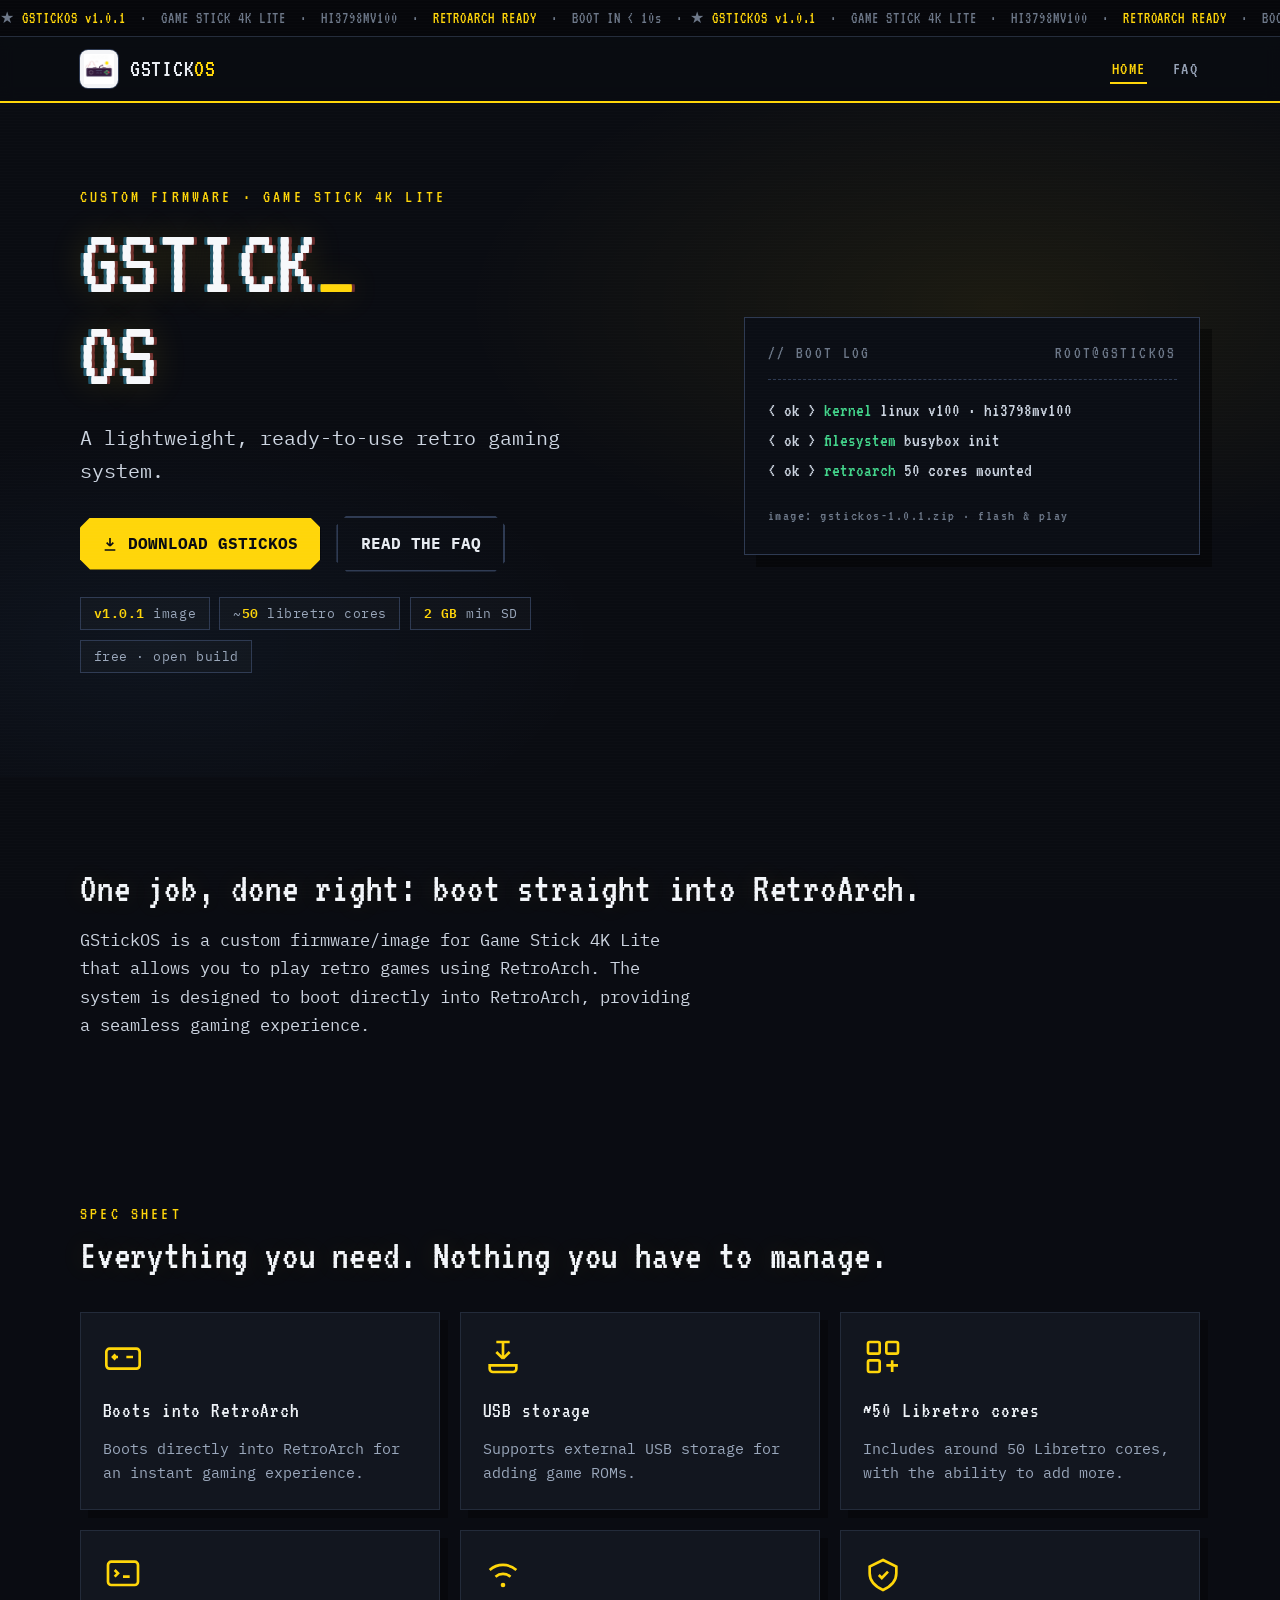
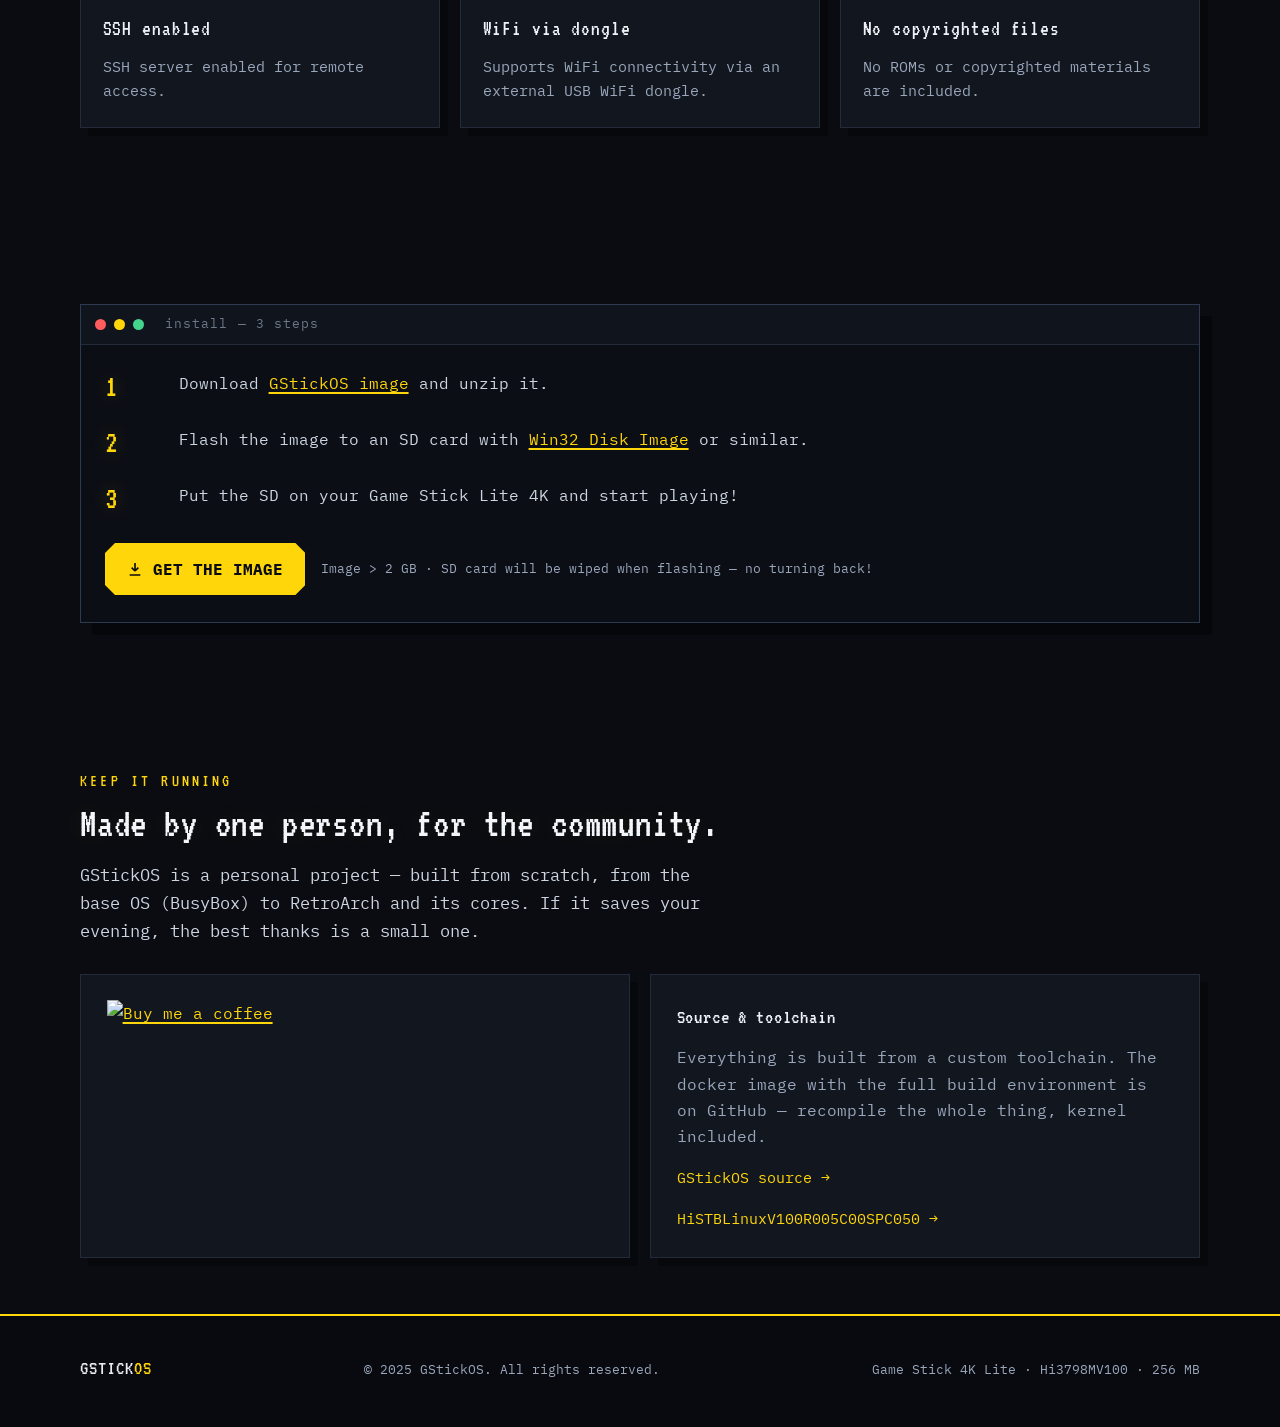
==== commit f1a87869: "Fix broken 'Source & toolchain' support card: un-nest invalid <a>-in-<a>, keep both GitHub links ins" ====
--- a/index.html
+++ b/index.html
@@ -204,12 +204,13 @@
           <a class="support-card rv" href="https://www.buymeacoffee.com/lucamot" target="_blank" rel="noopener" aria-label="Support GStickOS on Buy Me a Coffee">
             <img class="bmaco-img" src="https://img.buymeacoffee.com/button-api/?text=Buy%20me%20a%20coffee&emoji=&slug=lucamot&button_colour=5F7FFF&font_colour=ffffff&font_family=Cookie&outline_colour=000000&coffee_colour=FFDD00" alt="Buy me a coffee" width="420" height="64" loading="lazy">
           </a>
-          <a class="support-card rv" href="https://github.com/lucamot/GStickOS" target="_blank" rel="noopener" aria-label="GStickOS repository on GitHub">
+          <div class="support-card rv">
             <h3>Source &amp; toolchain</h3>
             <p>Everything is built from a custom toolchain. The docker image with the full build
                environment is on GitHub — recompile the whole thing, kernel included.</p>
-            <p><a href="https://github.com/lucamot/HiSTBLinuxV100R005C00SPC050" target="_blank" rel="noopener">HiSTBLinuxV100R005C00SPC050 →</a></p>
-          </a>
+            <p class="support-link"><a href="https://github.com/lucamot/GStickOS" target="_blank" rel="noopener">GStickOS source →</a></p>
+            <p class="support-link"><a href="https://github.com/lucamot/HiSTBLinuxV100R005C00SPC050" target="_blank" rel="noopener">HiSTBLinuxV100R005C00SPC050 →</a></p>
+          </div>
         </div>
       </div>
     </section>
--- a/css/style.css
+++ b/css/style.css
@@ -383,6 +383,10 @@
 .support-card { background: var(--panel); border: 1px solid var(--line); box-shadow: 8px 8px 0 rgba(0,0,0,.35); padding: 1.6rem; }
 .support-card h3 { font-family: var(--font-display); font-weight: 400; font-size: 1.3rem; margin: 0 0 .6rem; color: #eef2f7; letter-spacing: .04em; }
 .support-card p { margin: 0 0 1rem; color: var(--ink-dim); }
+.support-card > p:last-child { margin-bottom: 0; }
+.support-link { font-size: .9375rem; }
+.support-link a { color: var(--acc); text-decoration: none; border-bottom: 1px solid transparent; }
+.support-link a:hover { border-bottom-color: var(--acc); }
 .bmaco-img { width: 100%; max-width: 420px; border: 0; }
 .dcard iframe { display: block; }
 
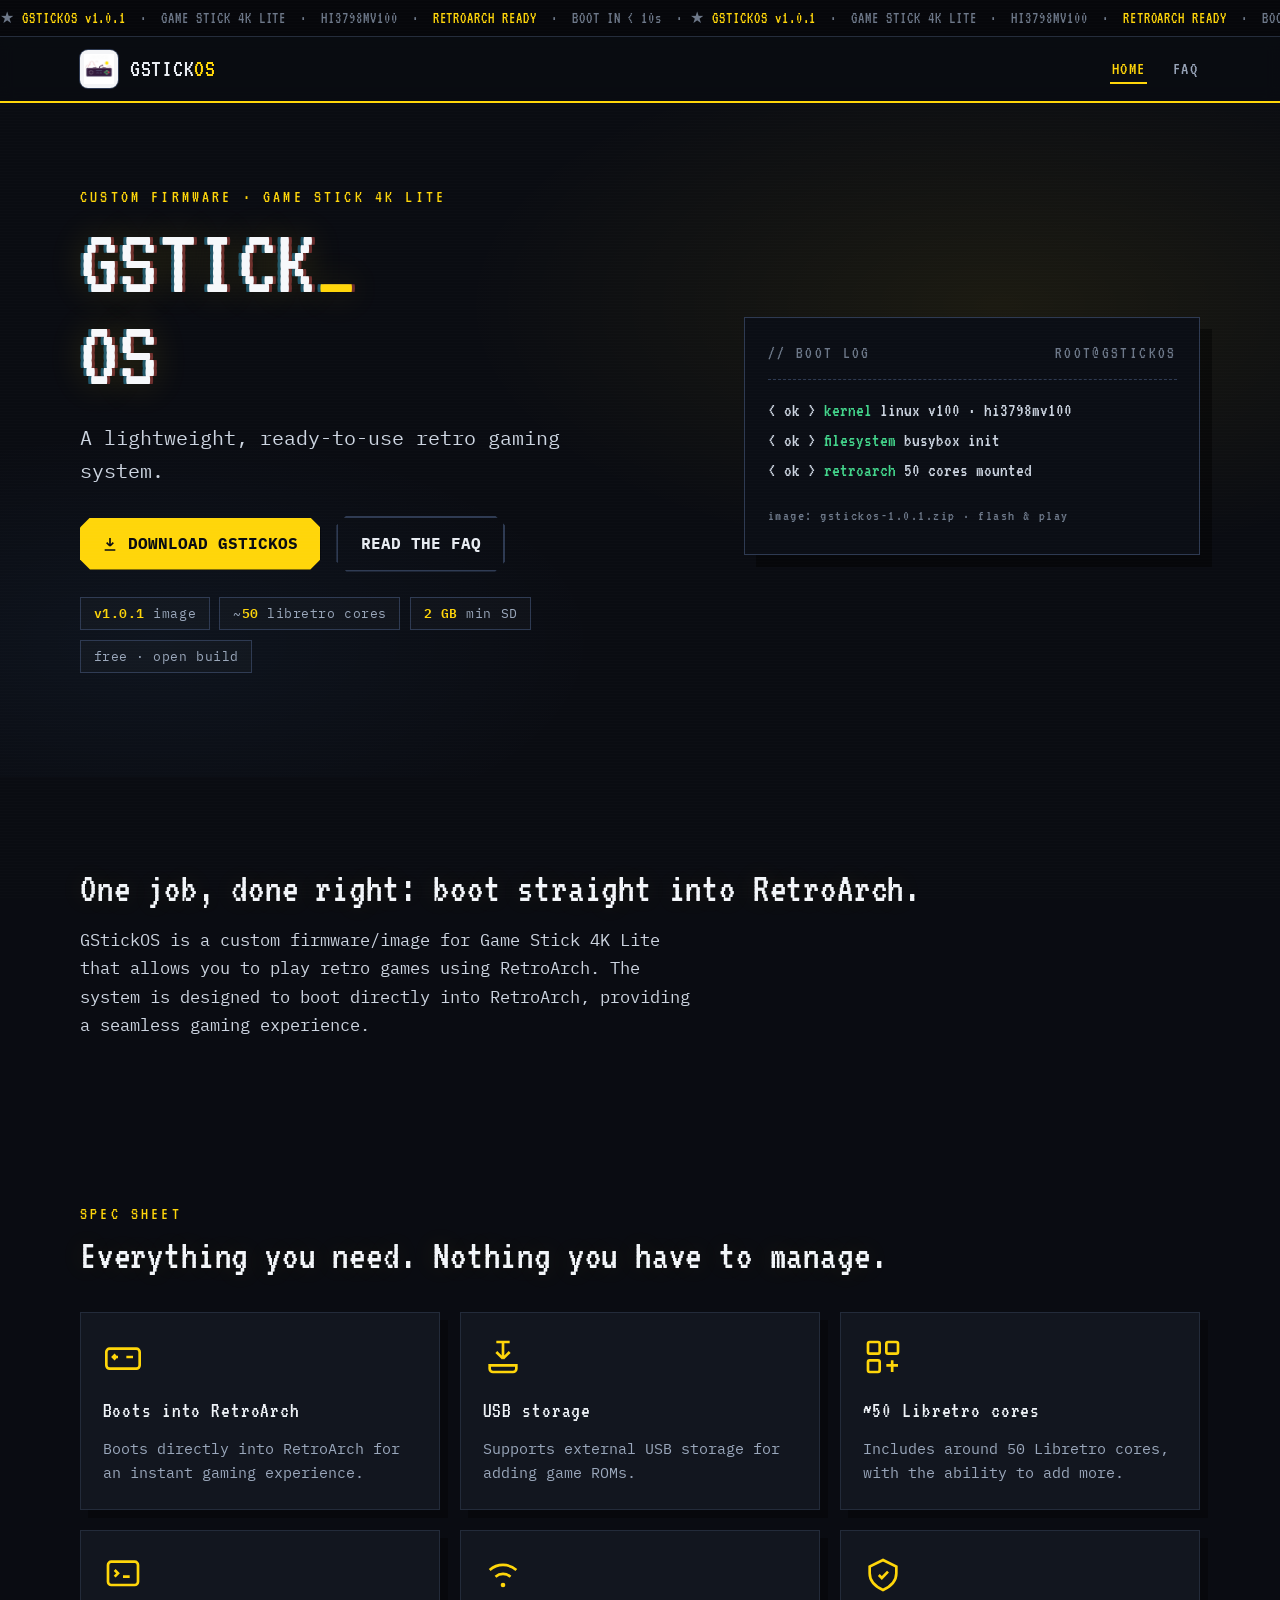
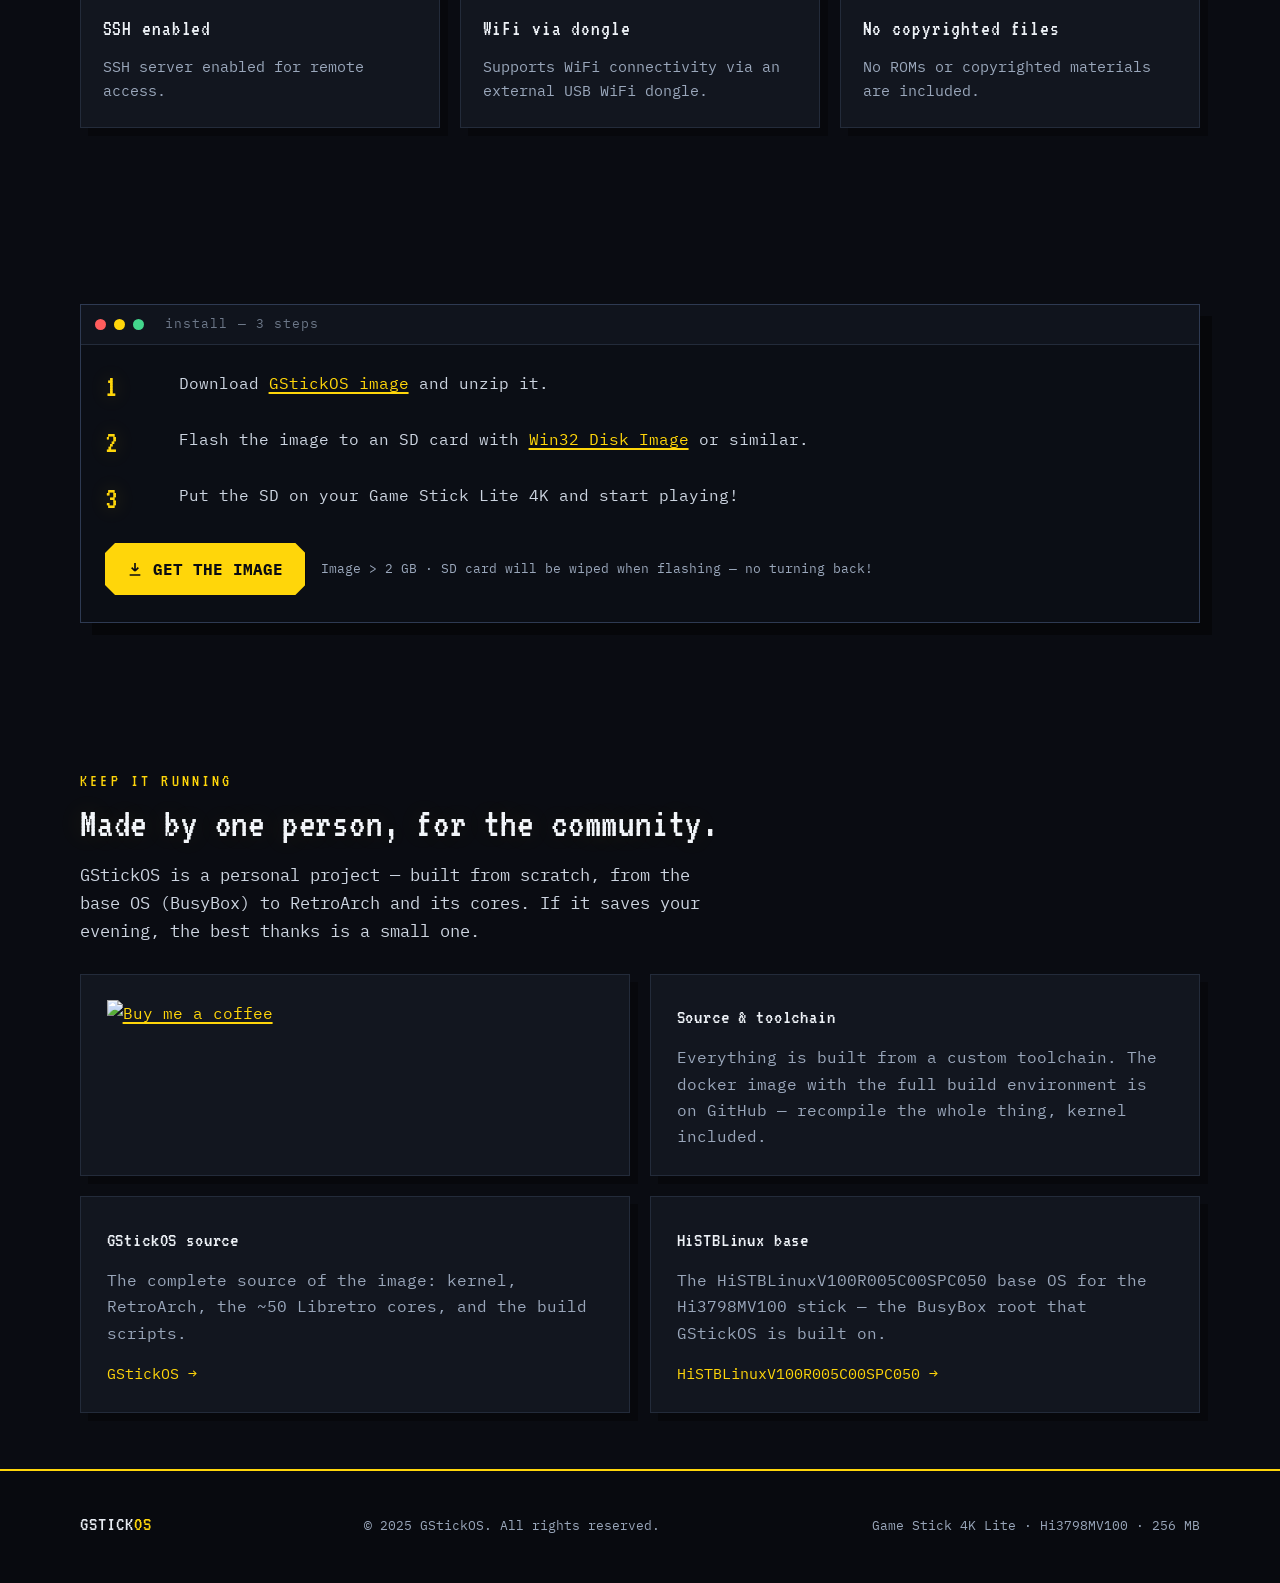
==== commit 7edd4ef8: "Support section: clean 2x2 of 4 boxes, each with heading, description, link" ====
--- a/index.html
+++ b/index.html
@@ -201,15 +201,29 @@
           and its cores. If it saves your evening, the best thanks is a small one.
         </p>
         <div class="support-grid" style="margin-top:1.8rem;">
-          <a class="support-card rv" href="https://www.buymeacoffee.com/lucamot" target="_blank" rel="noopener" aria-label="Support GStickOS on Buy Me a Coffee">
+          <!-- 1: buy me a coffee -->
+          <a class="support-card rv bmaco-card" href="https://www.buymeacoffee.com/lucamot" target="_blank" rel="noopener" aria-label="Support GStickOS on Buy Me a Coffee">
             <img class="bmaco-img" src="https://img.buymeacoffee.com/button-api/?text=Buy%20me%20a%20coffee&emoji=&slug=lucamot&button_colour=5F7FFF&font_colour=ffffff&font_family=Cookie&outline_colour=000000&coffee_colour=FFDD00" alt="Buy me a coffee" width="420" height="64" loading="lazy">
           </a>
+          <!-- 2: source & toolchain -->
           <div class="support-card rv">
             <h3>Source &amp; toolchain</h3>
             <p>Everything is built from a custom toolchain. The docker image with the full build
                environment is on GitHub — recompile the whole thing, kernel included.</p>
-            <p class="support-link"><a href="https://github.com/lucamot/GStickOS" target="_blank" rel="noopener">GStickOS source →</a></p>
-            <p class="support-link"><a href="https://github.com/lucamot/HiSTBLinuxV100R005C00SPC050" target="_blank" rel="noopener">HiSTBLinuxV100R005C00SPC050 →</a></p>
+          </div>
+          <!-- 3: GStickOS source -->
+          <div class="support-card rv">
+            <h3>GStickOS source</h3>
+            <p>The complete source of the image: kernel, RetroArch, the ~50 Libretro cores,
+               and the build scripts.</p>
+            <p class="support-link"><a href="https://github.com/lucamot/GStickOS" target="_blank" rel="noopener">GStickOS &rarr;</a></p>
+          </div>
+          <!-- 4: HiSTBLinux base -->
+          <div class="support-card rv">
+            <h3>HiSTBLinux base</h3>
+            <p>The HiSTBLinuxV100R005C00SPC050 base OS for the Hi3798MV100 stick — the BusyBox
+               root that GStickOS is built on.</p>
+            <p class="support-link"><a href="https://github.com/lucamot/HiSTBLinuxV100R005C00SPC050" target="_blank" rel="noopener">HiSTBLinuxV100R005C00SPC050 &rarr;</a></p>
           </div>
         </div>
       </div>
